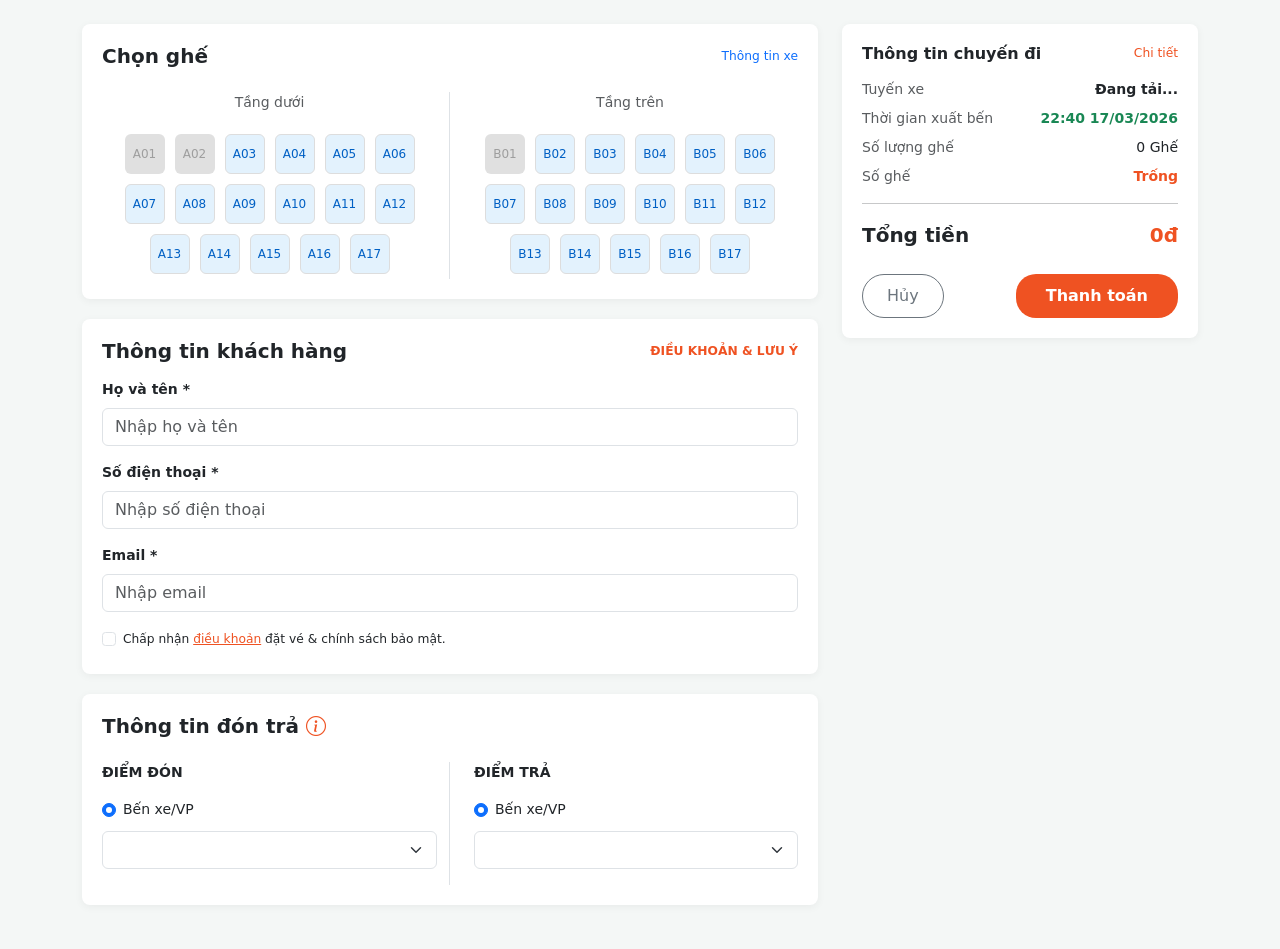
==== src/main/resources/templates/booking.html @ 3c0610b3 "update before pull" ====
<!doctype html>
<html xmlns:th="http://www.thymeleaf.org">
  <head>
    <meta charset="UTF-8" />
    <title>BanVeXe - Đặt vé</title>
    <link
      href="https://cdn.jsdelivr.net/npm/bootstrap@5.3.0/dist/css/bootstrap.min.css"
      rel="stylesheet"
    />
    <link
      rel="stylesheet"
      href="https://cdn.jsdelivr.net/npm/bootstrap-icons@1.11.3/font/bootstrap-icons.min.css"
    />
    <style>
      :root {
        --futa-orange: #ef5222;
      }
      body {
        background-color: #f4f7f6;
        font-size: 14px;
      }
      .card-custom {
        background: white;
        border-radius: 8px;
        padding: 20px;
        margin-bottom: 20px;
        border: none;
        box-shadow: 0 2px 8px rgba(0, 0, 0, 0.05);
      }
      .seat {
        width: 40px;
        height: 40px;
        border: 1px solid #ddd;
        border-radius: 6px;
        display: flex;
        align-items: center;
        justify-content: center;
        cursor: pointer;
        background: #e3f2fd;
        color: #0060c4;
        margin: 5px;
        font-size: 12px;
      }
      .seat.booked {
        background: #e0e0e0;
        color: #9e9e9e;
        cursor: not-allowed;
        border: none;
      }
      .seat.selecting {
        background: #fff3f0;
        border: 1px solid var(--futa-orange);
        color: var(--futa-orange);
        font-weight: bold;
      }
      .text-orange {
        color: var(--futa-orange);
      }
      .btn-payment {
        background-color: var(--futa-orange);
        color: white;
        border: none;
        padding: 10px 30px;
        border-radius: 20px;
        font-weight: bold;
      }
    </style>
  </head>
  <body>
    <div class="container py-4">
      <div class="row">
        <div class="col-lg-8">
          <div class="card-custom">
            <div class="d-flex justify-content-between align-items-center mb-4">
              <h5 class="fw-bold m-0">Chọn ghế</h5>
              <a href="#" class="text-primary text-decoration-none small"
                >Thông tin xe</a
              >
            </div>
            <div class="row text-center">
              <div class="col-6 border-end">
                <p class="text-muted">Tầng dưới</p>
                <div
                  class="d-flex flex-wrap justify-content-center"
                  id="lower-deck"
                ></div>
              </div>
              <div class="col-6">
                <p class="text-muted">Tầng trên</p>
                <div
                  class="d-flex flex-wrap justify-content-center"
                  id="upper-deck"
                ></div>
              </div>
            </div>
          </div>

          <div class="card-custom">
            <div class="d-flex justify-content-between align-items-center mb-3">
              <h5 class="fw-bold m-0">Thông tin khách hàng</h5>
              <a href="#" class="text-orange text-decoration-none fw-bold small"
                >ĐIỀU KHOẢN & LƯU Ý</a
              >
            </div>
            <div class="row g-3">
              <div class="col-md-12">
                <label class="form-label fw-bold">Họ và tên *</label>
                <input
                  type="text"
                  id="fullName"
                  class="form-control"
                  placeholder="Nhập họ và tên"
                />
              </div>
              <div class="col-md-12">
                <label class="form-label fw-bold">Số điện thoại *</label>
                <input
                  type="text"
                  id="phone"
                  class="form-control"
                  placeholder="Nhập số điện thoại"
                />
              </div>
              <div class="col-md-12">
                <label class="form-label fw-bold">Email *</label>
                <input
                  type="email"
                  id="email"
                  class="form-control"
                  placeholder="Nhập email"
                />
              </div>
              <div class="col-12 mt-3">
                <div class="form-check">
                  <input class="form-check-input" type="checkbox" id="terms" />
                  <label class="form-check-label small" for="terms">
                    Chấp nhận <a href="#" class="text-orange">điều khoản</a> đặt
                    vé & chính sách bảo mật.
                  </label>
                </div>
              </div>
            </div>
          </div>

          <div class="card-custom">
            <h5 class="fw-bold mb-4">
              Thông tin đón trả <i class="bi bi-info-circle text-orange"></i>
            </h5>
            <div class="row">
              <div class="col-md-6 border-end">
                <p class="fw-bold">ĐIỂM ĐÓN</p>
                <div class="form-check mb-2">
                  <input
                    class="form-check-input"
                    type="radio"
                    name="pick"
                    checked
                  />
                  <label class="form-check-label">Bến xe/VP</label>
                </div>
                <select class="form-select mb-3" id="pickPoint"></select>
              </div>
              <div class="col-md-6 ps-md-4">
                <p class="fw-bold">ĐIỂM TRẢ</p>
                <div class="form-check mb-2">
                  <input
                    class="form-check-input"
                    type="radio"
                    name="drop"
                    checked
                  />
                  <label class="form-check-label">Bến xe/VP</label>
                </div>
                <select class="form-select mb-3" id="dropPoint"></select>
              </div>
            </div>
          </div>
        </div>

        <div class="col-lg-4">
          <div class="card-custom">
            <div class="d-flex justify-content-between align-items-center mb-3">
              <h6 class="fw-bold m-0">Thông tin chuyến đi</h6>
              <a href="#" class="text-orange text-decoration-none small"
                >Chi tiết</a
              >
            </div>
            <div class="d-flex justify-content-between mb-2">
              <span class="text-muted">Tuyến xe</span>
              <span class="fw-bold" id="route-name">Đang tải...</span>
            </div>
            <div class="d-flex justify-content-between mb-2">
              <span class="text-muted">Thời gian xuất bến</span>
              <span class="text-success fw-bold">22:40 17/03/2026</span>
            </div>
            <div class="d-flex justify-content-between mb-2">
              <span class="text-muted">Số lượng ghế</span>
              <span id="seat-count">0 Ghế</span>
            </div>
            <div class="d-flex justify-content-between">
              <span class="text-muted">Số ghế</span>
              <span class="text-orange fw-bold" id="seat-list">Trống</span>
            </div>
            <hr />
            <div class="d-flex justify-content-between align-items-center">
              <span class="fw-bold fs-5">Tổng tiền</span>
              <span class="text-orange fw-bold fs-5" id="total-price">0đ</span>
            </div>
            <div class="mt-4 d-flex justify-content-between">
              <button
                class="btn btn-outline-secondary rounded-pill px-4"
                onclick="history.back()"
              >
                Hủy
              </button>
              <button class="btn btn-payment" onclick="submitBooking()">
                Thanh toán
              </button>
            </div>
          </div>
        </div>
      </div>
    </div>

    <script>
      const API_BASE = "http://localhost:8080/api";
      const urlParams = new URLSearchParams(window.location.search);
      const routeId = urlParams.get("routeId");
      let selectedSeats = [];
      const pricePerSeat = 200000;

      document.addEventListener("DOMContentLoaded", () => {
        loadRouteInfo();
        renderSeats();
        loadUserInfo();
      });

      // 1. Lấy thông tin từ RouteController
      async function loadRouteInfo() {
        if (!routeId) return;
        try {
          const res = await fetch(`${API_BASE}/routes/${routeId}`);
          const data = await res.json();
          document.getElementById("route-name").innerText =
            `${data.departureLocation} - ${data.arrivalLocation}`;

          // Đổ dữ liệu vào select điểm đón/trả
          document.getElementById("pickPoint").innerHTML =
            `<option>BX ${data.departureLocation}</option>`;
          document.getElementById("dropPoint").innerHTML =
            `<option>BX ${data.arrivalLocation}</option>`;
        } catch (e) {
          console.error(e);
        }
      }

      // 2. Vẽ sơ đồ ghế (A01-A17, B01-B17)
      function renderSeats() {
        const lower = document.getElementById("lower-deck");
        const upper = document.getElementById("upper-deck");
        const booked = ["A01", "A02", "B01"]; // Giả lập dữ liệu đã bán

        for (let i = 1; i <= 17; i++) {
          const code = i < 10 ? `0${i}` : i;
          lower.innerHTML += createSeat("A" + code, booked);
          upper.innerHTML += createSeat("B" + code, booked);
        }
      }

      function createSeat(id, booked) {
        const isBooked = booked.includes(id);
        return `<div class="seat ${isBooked ? "booked" : ""}" 
                     id="seat-${id}" 
                     onclick="${isBooked ? "" : `selectSeat('${id}')`}">${id}</div>`;
      }

      function selectSeat(id) {
        const el = document.getElementById(`seat-${id}`);
        if (selectedSeats.includes(id)) {
          selectedSeats = selectedSeats.filter((s) => s !== id);
          el.classList.remove("selecting");
        } else {
          if (selectedSeats.length >= 5)
            return alert("Chỉ được chọn tối đa 5 ghế!");
          selectedSeats.push(id);
          el.classList.add("selecting");
        }
        updateSummary();
      }

      function updateSummary() {
        document.getElementById("seat-count").innerText =
          selectedSeats.length + " Ghế";
        document.getElementById("seat-list").innerText =
          selectedSeats.length > 0 ? selectedSeats.join(", ") : "Trống";
        document.getElementById("total-price").innerText =
          (selectedSeats.length * pricePerSeat).toLocaleString() + "đ";
      }

      function loadUserInfo() {
        const user = JSON.parse(localStorage.getItem("currentUser"));
        if (user) {
          document.getElementById("fullName").value = user.fullName || "";
          document.getElementById("email").value = user.email || "";
        }
      }

      async function submitBooking() {
        if (selectedSeats.length === 0) return alert("Vui lòng chọn ghế!");

        const bookingData = {
          routeName: document.getElementById("route-name").innerText, // Lấy tên tuyến
          customerName: document.getElementById("fullName").value,
          phone: document.getElementById("phone").value,
          email: document.getElementById("email").value,
          seats: selectedSeats.join(","),
          totalAmount: selectedSeats.length * 200000,
        };

        // Lưu tạm vào sessionStorage để trang payment lấy ra dùng
        sessionStorage.setItem("pendingBooking", JSON.stringify(bookingData));

        // Chuyển sang trang thanh toán
        window.location.href = "/payment";
      }
    </script>
  </body>
</html>
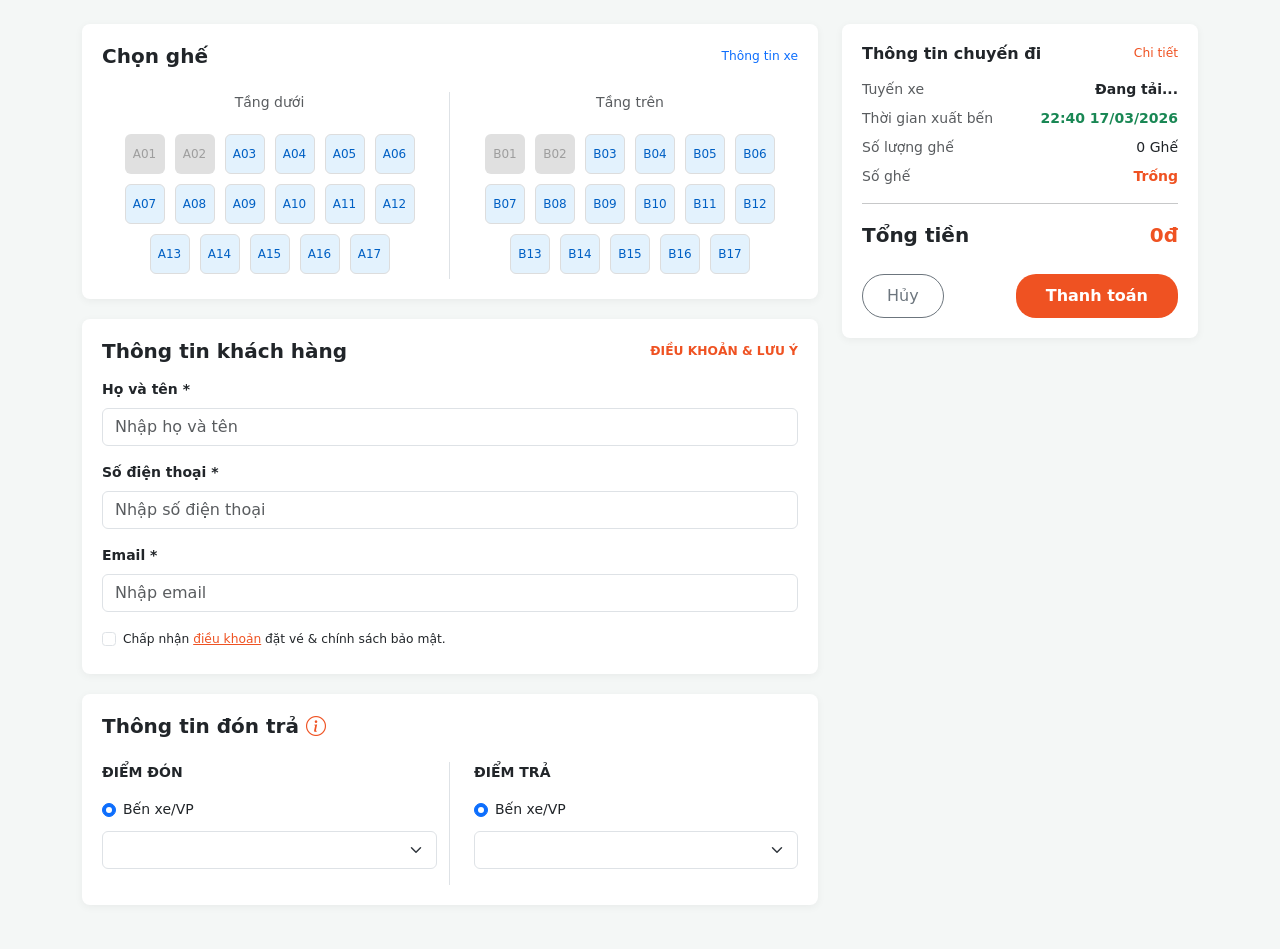
==== commit d6fa4f58: "Upload thanh cong validation" ====
--- a/src/main/resources/templates/booking.html
+++ b/src/main/resources/templates/booking.html
@@ -226,25 +226,77 @@
       const API_BASE = "http://localhost:8080/api";
       const urlParams = new URLSearchParams(window.location.search);
       const routeId = urlParams.get("routeId");
+      const tripId =
+        urlParams.get("tripId") || sessionStorage.getItem("tripId");
+
       let selectedSeats = [];
-      const pricePerSeat = 200000;
+      let pricePerSeat = 0; // ✅ FIX: dùng let
 
       document.addEventListener("DOMContentLoaded", () => {
         loadRouteInfo();
+        loadTripInfo(); // 🔥 load giá vé
         renderSeats();
         loadUserInfo();
       });
 
-      // 1. Lấy thông tin từ RouteController
+      // =========================
+      // 🔥 LOAD TRIP (LẤY GIÁ)
+      // =========================
+      async function loadTripInfo() {
+        const urlParams = new URLSearchParams(window.location.search);
+        const tripId = urlParams.get("tripId");
+
+        if (!tripId) {
+          console.error("Không tìm thấy tripId trên URL");
+          return;
+        }
+
+        try {
+          // Đảm bảo dùng đúng đường dẫn API
+          const res = await fetch(`${API_BASE}/trips/${tripId}`);
+
+          if (!res.ok) {
+            console.error("Lỗi server khi lấy thông tin Trip:", res.status);
+            return;
+          }
+
+          const data = await res.json();
+          console.log("Dữ liệu Trip nhận được:", data);
+
+          // FIX: Kiểm tra chính xác tên trường Backend trả về (có thể là price hoặc pricePerTicket)
+          pricePerSeat = data.pricePerTicket || data.price || 0;
+
+          // Cập nhật giao diện nếu có thông tin thời gian xuất bến từ DB
+          if (data.departureTime) {
+            const date = new Date(data.departureTime);
+            const timeStr = date.toLocaleTimeString("vi-VN", {
+              hour: "2-digit",
+              minute: "2-digit",
+            });
+            const dateStr = date.toLocaleDateString("vi-VN");
+            document.querySelector(".text-success.fw-bold").innerText =
+              `${timeStr} ${dateStr}`;
+          }
+
+          updateSummary(); // Gọi hàm này để tính lại tiền (0 ghế * giá)
+        } catch (e) {
+          console.error("Lỗi kết nối API Trip:", e);
+        }
+      }
+
+      // =========================
+      // LOAD ROUTE
+      // =========================
       async function loadRouteInfo() {
         if (!routeId) return;
+
         try {
           const res = await fetch(`${API_BASE}/routes/${routeId}`);
           const data = await res.json();
+
           document.getElementById("route-name").innerText =
             `${data.departureLocation} - ${data.arrivalLocation}`;
 
-          // Đổ dữ liệu vào select điểm đón/trả
           document.getElementById("pickPoint").innerHTML =
             `<option>BX ${data.departureLocation}</option>`;
           document.getElementById("dropPoint").innerHTML =
@@ -254,73 +306,123 @@
         }
       }
 
-      // 2. Vẽ sơ đồ ghế (A01-A17, B01-B17)
+      // =========================
+      // VẼ GHẾ
+      // =========================
       function renderSeats() {
         const lower = document.getElementById("lower-deck");
         const upper = document.getElementById("upper-deck");
-        const booked = ["A01", "A02", "B01"]; // Giả lập dữ liệu đã bán
+
+        // Giả lập danh sách ghế đã có người đặt từ database
+        const booked = ["A01", "A02", "B01", "B02"];
+
+        let lowerHtml = "";
+        let upperHtml = "";
 
         for (let i = 1; i <= 17; i++) {
           const code = i < 10 ? `0${i}` : i;
-          lower.innerHTML += createSeat("A" + code, booked);
-          upper.innerHTML += createSeat("B" + code, booked);
-        }
+          lowerHtml += createSeat("A" + code, booked);
+          upperHtml += createSeat("B" + code, booked);
+        }
+
+        lower.innerHTML = lowerHtml;
+        upper.innerHTML = upperHtml;
       }
 
       function createSeat(id, booked) {
         const isBooked = booked.includes(id);
-        return `<div class="seat ${isBooked ? "booked" : ""}" 
-                     id="seat-${id}" 
-                     onclick="${isBooked ? "" : `selectSeat('${id}')`}">${id}</div>`;
-      }
-
+
+        return `
+      <div class="seat ${isBooked ? "booked" : ""}" 
+        id="seat-${id}" 
+        onclick="${isBooked ? "" : `selectSeat('${id}')`}">
+        ${id}
+      </div>`;
+      }
+
+      // =========================
+      // CHỌN GHẾ
+      // =========================
       function selectSeat(id) {
         const el = document.getElementById(`seat-${id}`);
+
         if (selectedSeats.includes(id)) {
           selectedSeats = selectedSeats.filter((s) => s !== id);
           el.classList.remove("selecting");
         } else {
-          if (selectedSeats.length >= 5)
+          if (selectedSeats.length >= 5) {
             return alert("Chỉ được chọn tối đa 5 ghế!");
+          }
           selectedSeats.push(id);
           el.classList.add("selecting");
         }
+
         updateSummary();
       }
 
+      // =========================
+      // CẬP NHẬT GIÁ
+      // =========================
       function updateSummary() {
         document.getElementById("seat-count").innerText =
           selectedSeats.length + " Ghế";
+
         document.getElementById("seat-list").innerText =
           selectedSeats.length > 0 ? selectedSeats.join(", ") : "Trống";
+
         document.getElementById("total-price").innerText =
           (selectedSeats.length * pricePerSeat).toLocaleString() + "đ";
       }
 
+      // =========================
+      // LOAD USER
+      // =========================
       function loadUserInfo() {
-        const user = JSON.parse(localStorage.getItem("currentUser"));
-        if (user) {
-          document.getElementById("fullName").value = user.fullName || "";
-          document.getElementById("email").value = user.email || "";
-        }
-      }
-
+        const userData = localStorage.getItem("user");
+        if (userData && userData !== "undefined") {
+          const user = JSON.parse(userData);
+          // Tiến hành đổ dữ liệu vào Form (Họ tên, Email, SĐT)
+        } else {
+          console.warn("Chưa có thông tin người dùng trong storage.");
+        }
+      }
+
+      // =========================
+      // SUBMIT BOOKING
+      // =========================
       async function submitBooking() {
+        const name = document.getElementById("fullName").value.trim();
+        const phone = document.getElementById("phone").value.trim();
+        const email = document.getElementById("email").value.trim();
+        const userId = localStorage.getItem("userId");
         if (selectedSeats.length === 0) return alert("Vui lòng chọn ghế!");
 
+        // Kiểm tra thông tin tự nhập
+        if (!name || !phone || !email) {
+          return alert("Vui lòng nhập đầy đủ thông tin khách hàng!");
+        }
+
+        if (!document.getElementById("terms").checked) {
+          return alert("Bạn phải đồng ý với điều khoản!");
+        }
+        if (!userId) {
+          alert("Vui lòng đăng nhập để đặt vé!");
+          window.location.href = "/login";
+          return;
+        }
+
         const bookingData = {
-          routeName: document.getElementById("route-name").innerText, // Lấy tên tuyến
-          customerName: document.getElementById("fullName").value,
-          phone: document.getElementById("phone").value,
-          email: document.getElementById("email").value,
-          seats: selectedSeats.join(","),
-          totalAmount: selectedSeats.length * 200000,
+          tripId: tripId,
+          userId: userId,
+          seats: selectedSeats,
+          customerName: name,
+          customerPhone: phone,
+          customerEmail: email,
+          totalAmount: selectedSeats.length * pricePerSeat,
         };
 
-        // Lưu tạm vào sessionStorage để trang payment lấy ra dùng
+        // Lưu vào sessionStorage để trang /payment có thể lấy ra dùng
         sessionStorage.setItem("pendingBooking", JSON.stringify(bookingData));
-
-        // Chuyển sang trang thanh toán
         window.location.href = "/payment";
       }
     </script>
